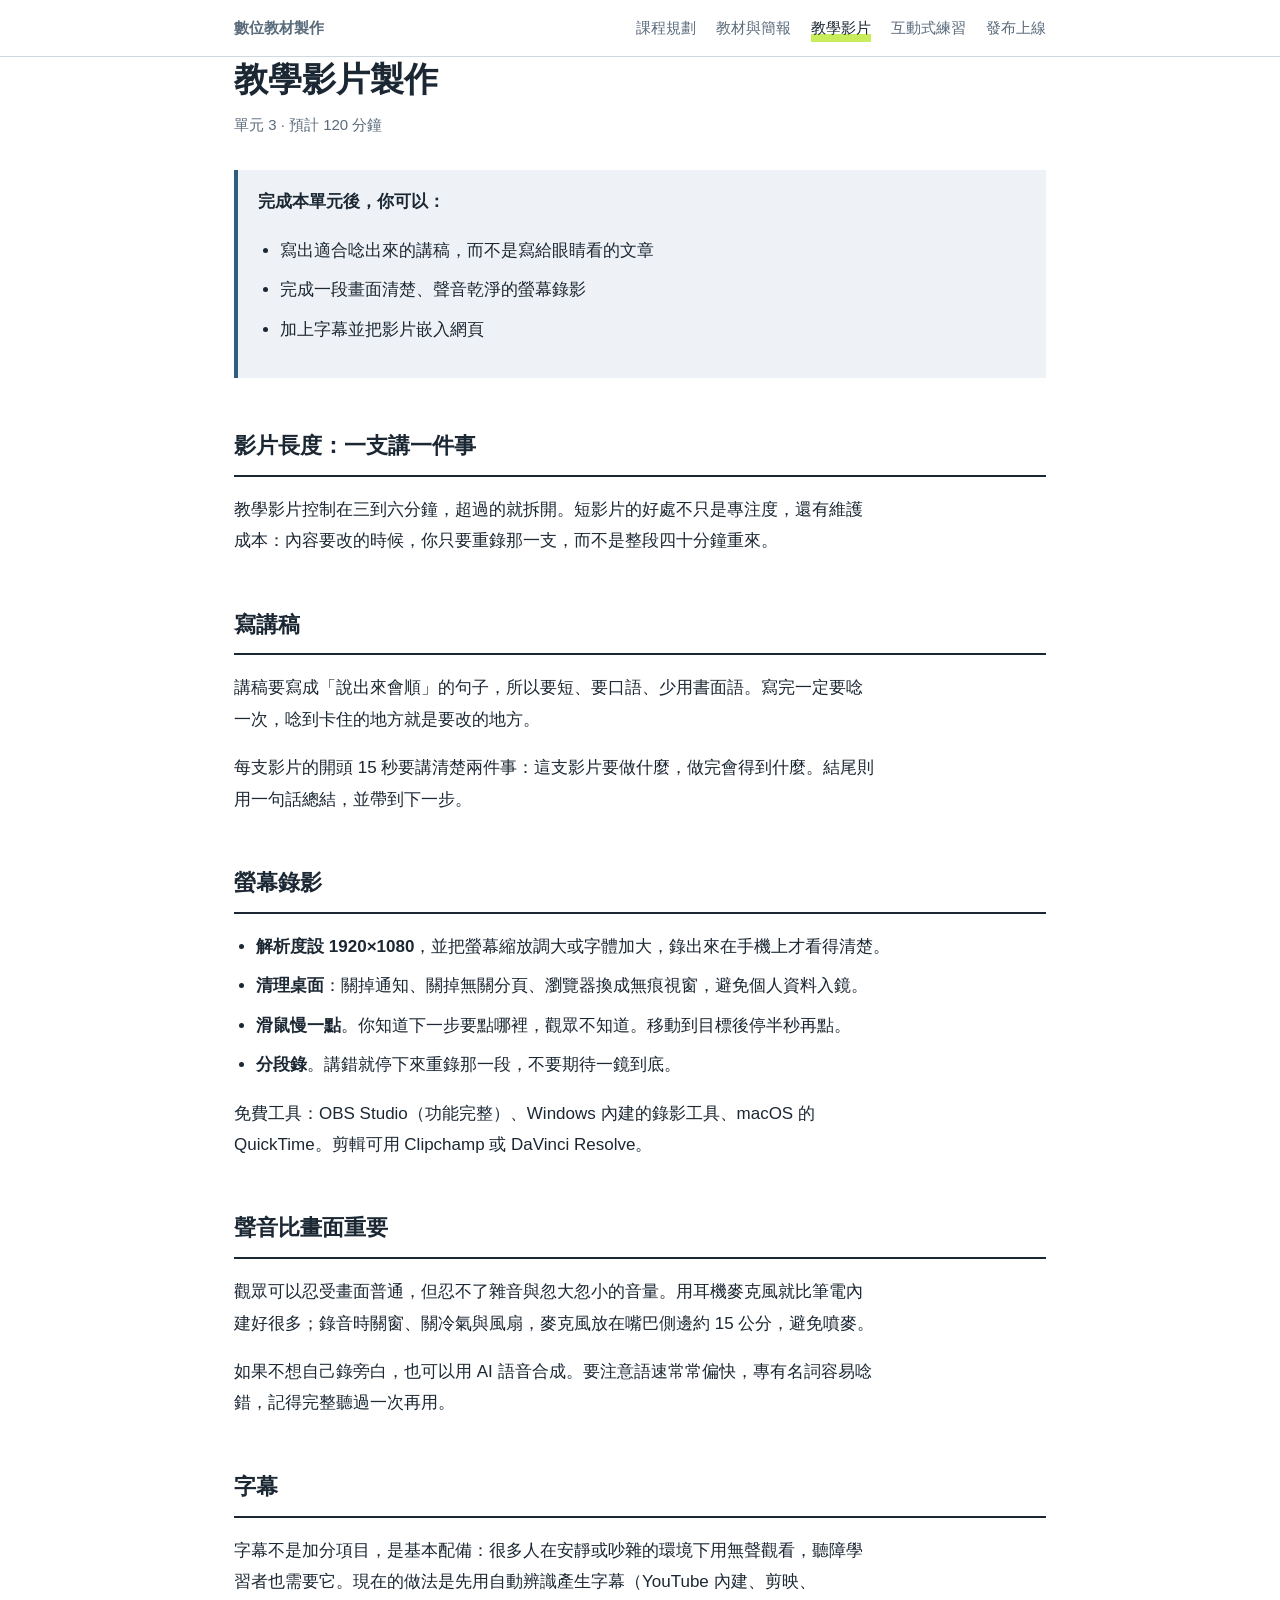
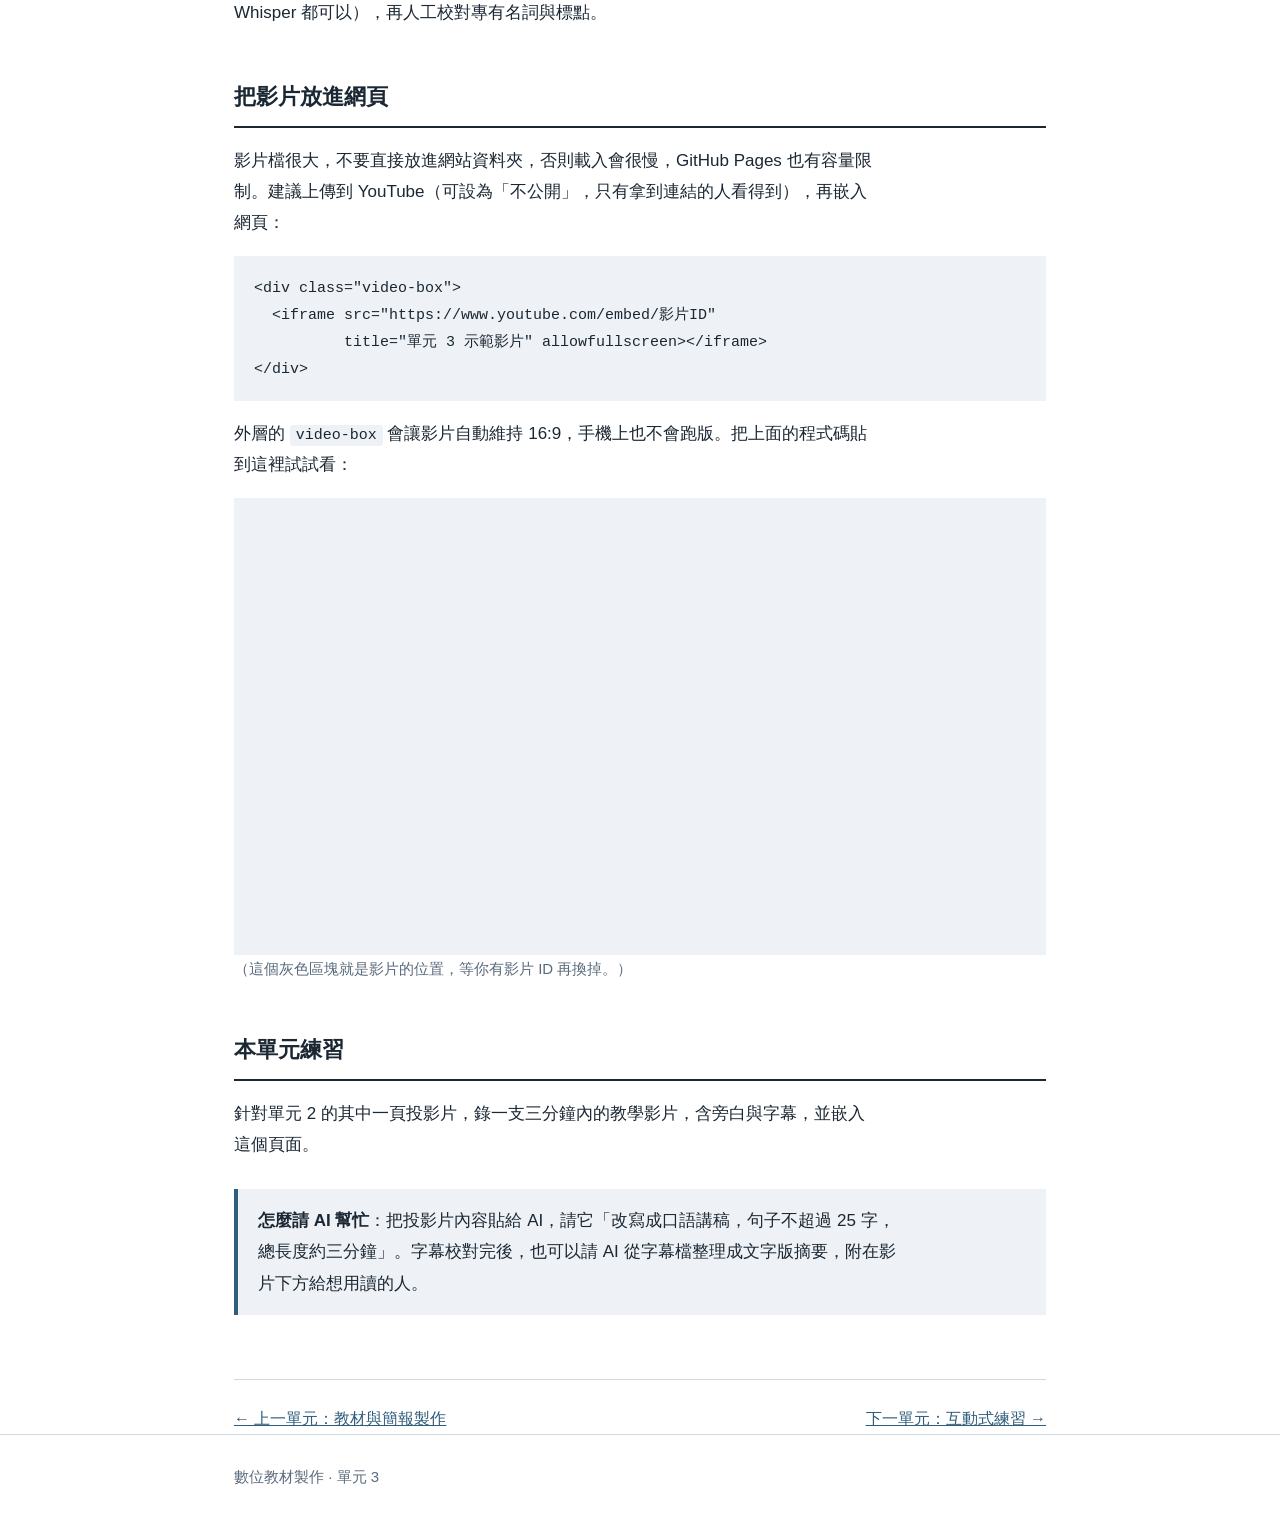
==== unit3.html @ 4d6f6b3a "uploaded HTML files uploaded index.html/style.css/unit1~5.html" ====
<!DOCTYPE html>
<html lang="zh-Hant">
<head>
  <meta charset="UTF-8">
  <meta name="viewport" content="width=device-width, initial-scale=1">
  <title>單元 3：教學影片製作｜數位教材製作</title>
  <link rel="stylesheet" href="style.css">
</head>
<body>

<nav class="topbar">
  <div class="wrap">
    <a class="sitename" href="index.html">數位教材製作</a>
    <a href="unit1.html">課程規劃</a>
    <a href="unit2.html">教材與簡報</a>
    <a class="here" href="unit3.html">教學影片</a>
    <a href="unit4.html">互動式練習</a>
    <a href="unit5.html">發布上線</a>
  </div>
</nav>

<main class="wrap">

  <h1>教學影片製作</h1>
  <p class="eyebrow">單元 3 · 預計 120 分鐘</p>

  <div class="note">
    <p><strong>完成本單元後，你可以：</strong></p>
    <ul>
      <li>寫出適合唸出來的講稿，而不是寫給眼睛看的文章</li>
      <li>完成一段畫面清楚、聲音乾淨的螢幕錄影</li>
      <li>加上字幕並把影片嵌入網頁</li>
    </ul>
  </div>

  <h2>影片長度：一支講一件事</h2>
  <p>教學影片控制在三到六分鐘，超過的就拆開。短影片的好處不只是專注度，還有維護成本：內容要改的時候，你只要重錄那一支，而不是整段四十分鐘重來。</p>

  <h2>寫講稿</h2>
  <p>講稿要寫成「說出來會順」的句子，所以要短、要口語、少用書面語。寫完一定要唸一次，唸到卡住的地方就是要改的地方。</p>
  <p>每支影片的開頭 15 秒要講清楚兩件事：這支影片要做什麼，做完會得到什麼。結尾則用一句話總結，並帶到下一步。</p>

  <h2>螢幕錄影</h2>
  <ul>
    <li><strong>解析度設 1920×1080</strong>，並把螢幕縮放調大或字體加大，錄出來在手機上才看得清楚。</li>
    <li><strong>清理桌面</strong>：關掉通知、關掉無關分頁、瀏覽器換成無痕視窗，避免個人資料入鏡。</li>
    <li><strong>滑鼠慢一點</strong>。你知道下一步要點哪裡，觀眾不知道。移動到目標後停半秒再點。</li>
    <li><strong>分段錄</strong>。講錯就停下來重錄那一段，不要期待一鏡到底。</li>
  </ul>
  <p>免費工具：OBS Studio（功能完整）、Windows 內建的錄影工具、macOS 的 QuickTime。剪輯可用 Clipchamp 或 DaVinci Resolve。</p>

  <h2>聲音比畫面重要</h2>
  <p>觀眾可以忍受畫面普通，但忍不了雜音與忽大忽小的音量。用耳機麥克風就比筆電內建好很多；錄音時關窗、關冷氣與風扇，麥克風放在嘴巴側邊約 15 公分，避免噴麥。</p>
  <p>如果不想自己錄旁白，也可以用 AI 語音合成。要注意語速常常偏快，專有名詞容易唸錯，記得完整聽過一次再用。</p>

  <h2>字幕</h2>
  <p>字幕不是加分項目，是基本配備：很多人在安靜或吵雜的環境下用無聲觀看，聽障學習者也需要它。現在的做法是先用自動辨識產生字幕（YouTube 內建、剪映、Whisper 都可以），再人工校對專有名詞與標點。</p>

  <h2>把影片放進網頁</h2>
  <p>影片檔很大，不要直接放進網站資料夾，否則載入會很慢，GitHub Pages 也有容量限制。建議上傳到 YouTube（可設為「不公開」，只有拿到連結的人看得到），再嵌入網頁：</p>
  <pre><code>&lt;div class="video-box"&gt;
  &lt;iframe src="https://www.youtube.com/embed/影片ID"
          title="單元 3 示範影片" allowfullscreen&gt;&lt;/iframe&gt;
&lt;/div&gt;</code></pre>
  <p>外層的 <code>video-box</code> 會讓影片自動維持 16:9，手機上也不會跑版。把上面的程式碼貼到這裡試試看：</p>
  <div class="video-box"></div>
  <p class="eyebrow">（這個灰色區塊就是影片的位置，等你有影片 ID 再換掉。）</p>

  <h2>本單元練習</h2>
  <p>針對單元 2 的其中一頁投影片，錄一支三分鐘內的教學影片，含旁白與字幕，並嵌入這個頁面。</p>

  <div class="note">
    <p><strong>怎麼請 AI 幫忙</strong>：把投影片內容貼給 AI，請它「改寫成口語講稿，句子不超過 25 字，總長度約三分鐘」。字幕校對完後，也可以請 AI 從字幕檔整理成文字版摘要，附在影片下方給想用讀的人。</p>
  </div>

  <nav class="pager">
    <a href="unit2.html">← 上一單元：教材與簡報製作</a>
    <a href="unit4.html">下一單元：互動式練習 →</a>
  </nav>

</main>

<footer>
  <div class="wrap">數位教材製作 · 單元 3</div>
</footer>

</body>
</html>
---- style.css ----
/* =========================================================
   style.css — 整個網站共用的外觀設定
   想改顏色？直接改下面 :root 裡的色碼，全站會一起變。
   ========================================================= */

:root {
  --paper:      #ffffff;   /* 背景 */
  --panel:      #eef2f6;   /* 淺灰藍色區塊 */
  --ink:        #1b2733;   /* 主要文字 */
  --ink-soft:   #5a6b7b;   /* 次要文字 */
  --line:       #cfd9e2;   /* 線條 */
  --marker:     #c9ec5b;   /* 螢光筆重點色 */
  --link:       #2f5d7c;   /* 連結 */
  --maxwidth:   68ch;      /* 一行最多的字數，太寬會難讀 */
}

* { box-sizing: border-box; }

body {
  margin: 0;
  background: var(--paper);
  color: var(--ink);
  font-family: "Noto Sans TC", "PingFang TC", "Microsoft JhengHei", sans-serif;
  font-size: 17px;
  line-height: 1.85;
}

/* ---------- 版面容器 ---------- */
.wrap {
  max-width: 860px;
  margin: 0 auto;
  padding: 0 24px;
}

/* ---------- 頂端導覽列 ---------- */
.topbar {
  border-bottom: 1px solid var(--line);
  background: var(--paper);
  position: sticky;
  top: 0;
  z-index: 10;
}
.topbar .wrap {
  display: flex;
  flex-wrap: wrap;
  gap: 4px 20px;
  align-items: baseline;
  padding-top: 14px;
  padding-bottom: 14px;
}
.sitename {
  font-weight: 700;
  margin-right: auto;
  text-decoration: none;
  color: var(--ink);
}
.topbar a {
  color: var(--ink-soft);
  text-decoration: none;
  font-size: 15px;
}
.topbar a:hover { color: var(--link); }
.topbar a.here {
  color: var(--ink);
  box-shadow: inset 0 -8px 0 var(--marker);
}

/* ---------- 首頁開頭 ---------- */
.hero {
  padding: 72px 0 56px;
  border-bottom: 1px solid var(--line);
}
.hero h1 {
  font-size: 44px;
  line-height: 1.3;
  margin: 0 0 16px;
  letter-spacing: 0.02em;
}
.hero p {
  max-width: var(--maxwidth);
  color: var(--ink-soft);
  margin: 0;
}

/* ---------- 單元列表 ---------- */
.units { padding: 48px 0; }
.unit-row {
  display: flex;
  gap: 24px;
  padding: 24px 0;
  border-bottom: 1px solid var(--line);
  text-decoration: none;
  color: inherit;
}
.unit-row:hover .unit-title { box-shadow: inset 0 -8px 0 var(--marker); }
.unit-num {
  font-size: 15px;
  color: var(--ink-soft);
  min-width: 3.5em;
  padding-top: 6px;
}
.unit-title {
  font-size: 22px;
  font-weight: 700;
  margin: 0 0 6px;
  display: inline-block;
}
.unit-desc {
  margin: 0;
  color: var(--ink-soft);
  font-size: 16px;
  max-width: var(--maxwidth);
}

/* ---------- 單元內頁 ---------- */
main { padding: 56px 0 96px; }
main h1 {
  font-size: 34px;
  line-height: 1.35;
  margin: 0 0 8px;
}
.eyebrow {
  color: var(--ink-soft);
  font-size: 15px;
  margin: 0 0 32px;
}
main h2 {
  font-size: 22px;
  margin: 48px 0 12px;
  padding-bottom: 8px;
  border-bottom: 2px solid var(--ink);
}
main h3 { font-size: 18px; margin: 32px 0 8px; }
main p, main li { max-width: var(--maxwidth); }
main ul, main ol { padding-left: 1.3em; }
main li { margin-bottom: 8px; }
a { color: var(--link); }

/* 重點方框 */
.note {
  background: var(--panel);
  border-left: 4px solid var(--link);
  padding: 16px 20px;
  margin: 28px 0;
}
.note p:last-child { margin-bottom: 0; }
.note p:first-child { margin-top: 0; }

/* 圖片與影片 */
img, video { max-width: 100%; height: auto; display: block; }
figure { margin: 28px 0; }
figcaption { font-size: 15px; color: var(--ink-soft); margin-top: 8px; }
.video-box {
  position: relative;
  padding-bottom: 56.25%;   /* 16:9 比例 */
  height: 0;
  background: var(--panel);
}
.video-box iframe {
  position: absolute; inset: 0;
  width: 100%; height: 100%; border: 0;
}

/* 程式碼 */
code {
  background: var(--panel);
  padding: 2px 6px;
  border-radius: 3px;
  font-size: 15px;
}
pre {
  background: var(--panel);
  padding: 18px 20px;
  overflow-x: auto;
  line-height: 1.6;
}
pre code { background: none; padding: 0; }

/* ---------- 練習題 ---------- */
.quiz { margin: 32px 0; }
.q {
  border: 1px solid var(--line);
  padding: 20px 22px;
  margin-bottom: 20px;
}
.q > p { font-weight: 700; margin-top: 0; }
.q button {
  display: block;
  width: 100%;
  text-align: left;
  background: var(--paper);
  border: 1px solid var(--line);
  padding: 10px 14px;
  margin-bottom: 8px;
  font: inherit;
  font-size: 16px;
  color: inherit;
  cursor: pointer;
}
.q button:hover { border-color: var(--link); }
.q button:focus-visible { outline: 3px solid var(--link); outline-offset: 2px; }
.q button.right { background: var(--marker); border-color: var(--ink); }
.q button.wrong { background: var(--panel); color: var(--ink-soft); }
.feedback { margin: 12px 0 0; font-size: 16px; min-height: 1.6em; }

/* ---------- 上下一單元 ---------- */
.pager {
  display: flex;
  justify-content: space-between;
  gap: 16px;
  margin-top: 64px;
  padding-top: 24px;
  border-top: 1px solid var(--line);
  font-size: 16px;
}

/* ---------- 頁尾 ---------- */
footer {
  border-top: 1px solid var(--line);
  padding: 28px 0;
  color: var(--ink-soft);
  font-size: 15px;
}

/* ---------- 手機版調整 ---------- */
@media (max-width: 600px) {
  body { font-size: 16px; }
  .hero { padding: 48px 0 36px; }
  .hero h1 { font-size: 32px; }
  main h1 { font-size: 26px; }
  .unit-row { flex-direction: column; gap: 4px; }
  .unit-num { padding-top: 0; }
}
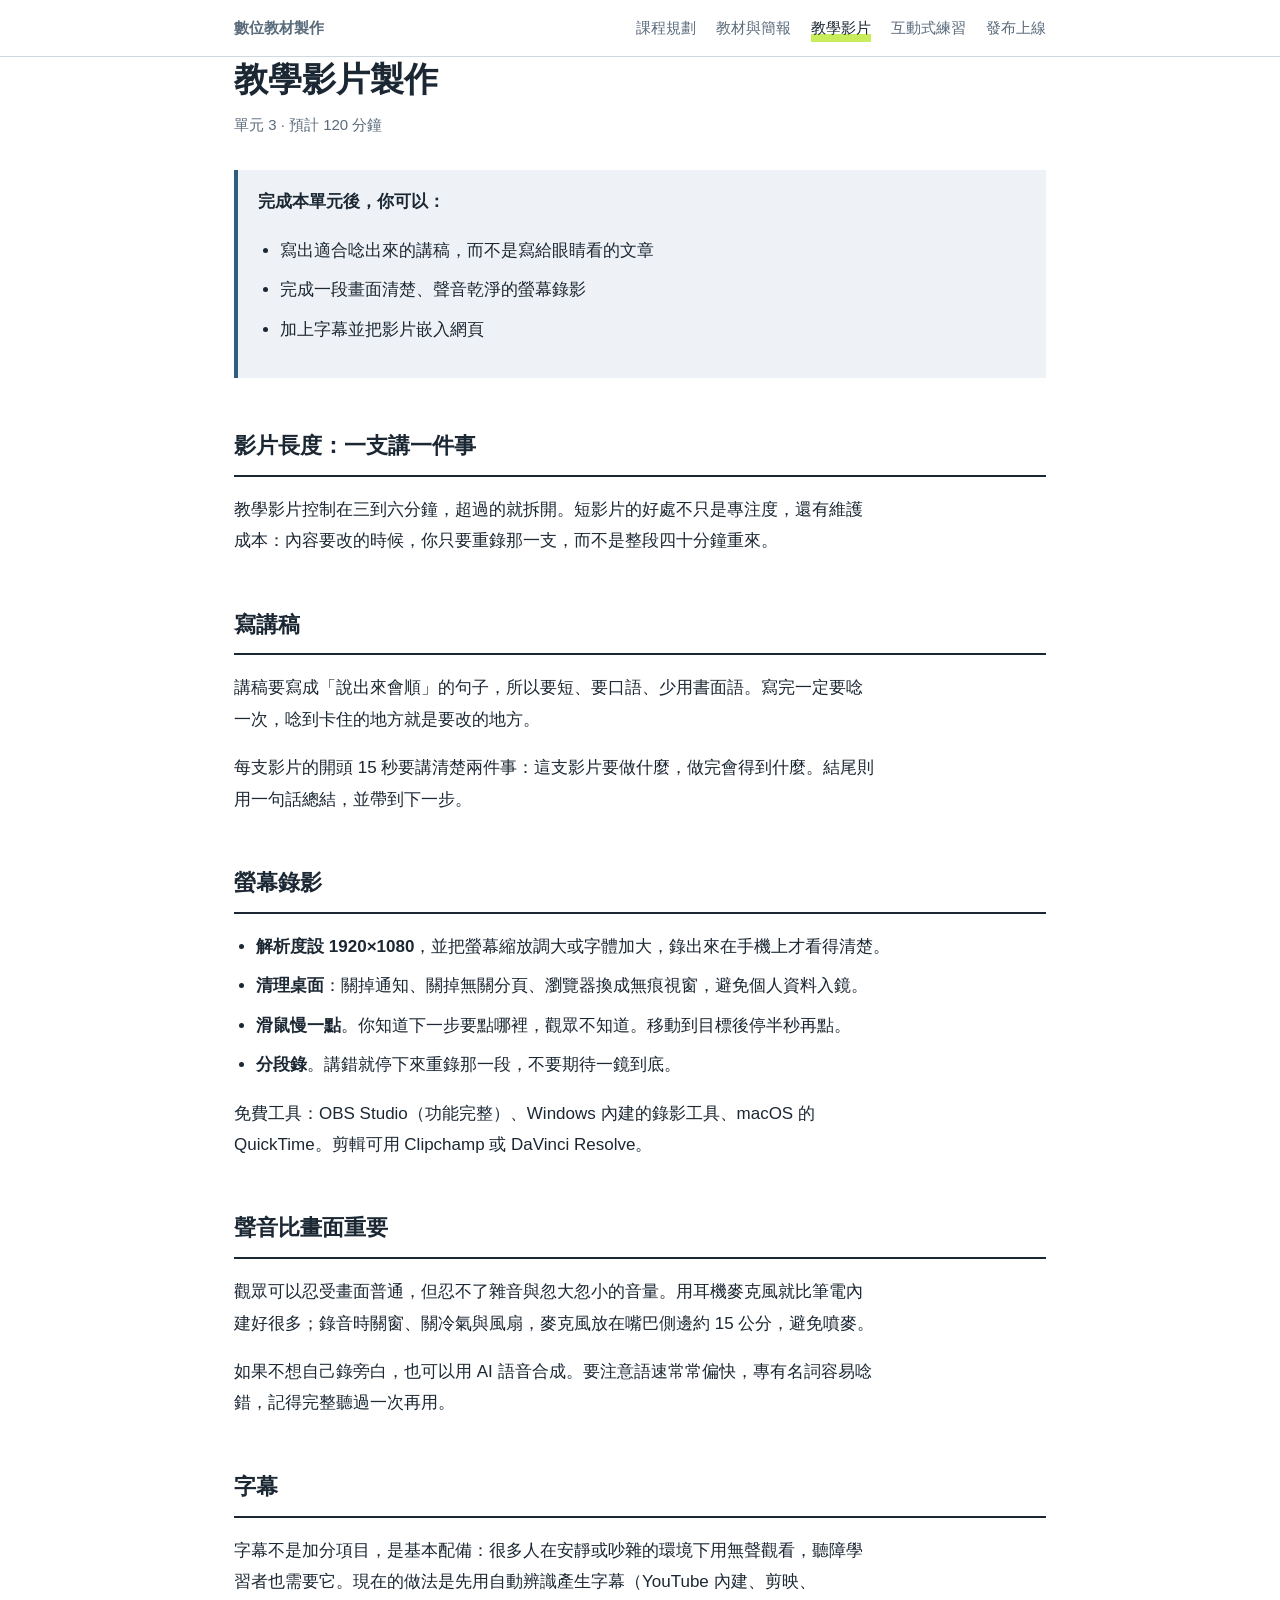
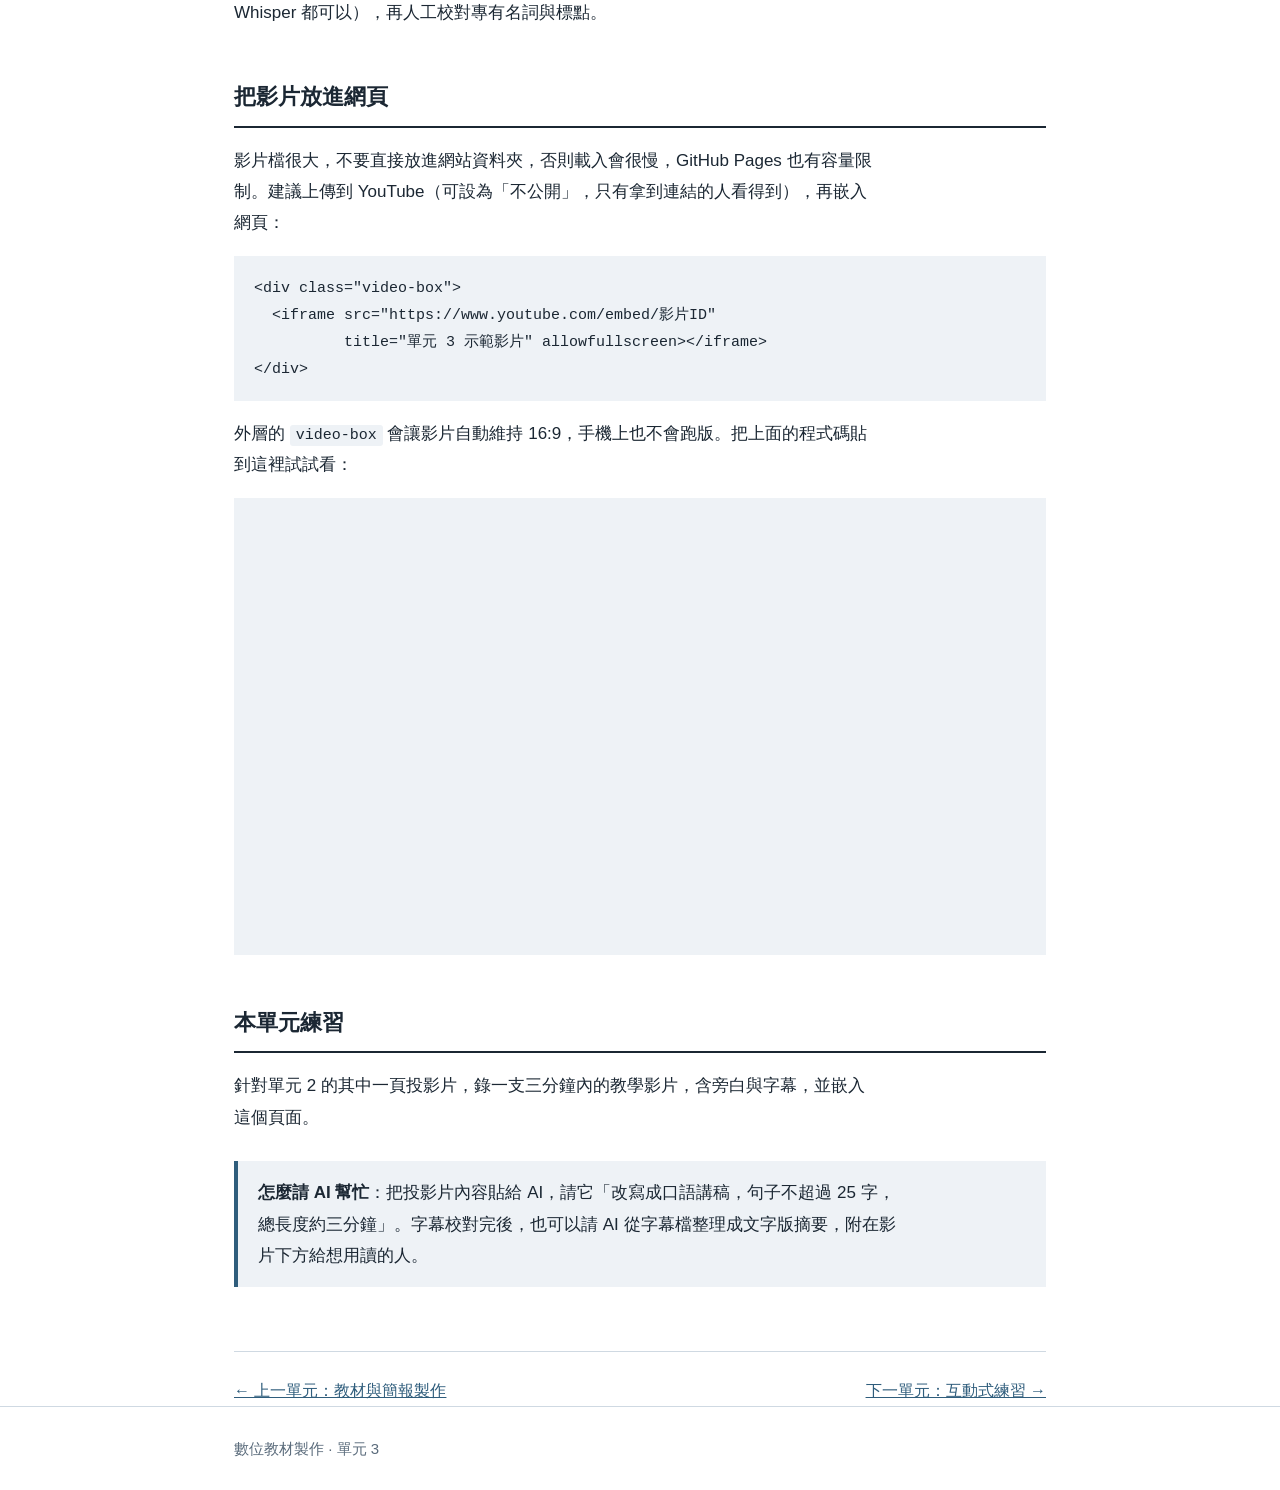
==== commit d241c25b: "unit3-v2.html del  blank video section <p class="eyebrow">（這個灰色區塊就是影片的位置，等你有影片 ID 再換掉。）</p>" ====
--- a/unit3.html
+++ b/unit3.html
@@ -63,8 +63,12 @@
           title="單元 3 示範影片" allowfullscreen&gt;&lt;/iframe&gt;
 &lt;/div&gt;</code></pre>
   <p>外層的 <code>video-box</code> 會讓影片自動維持 16:9，手機上也不會跑版。把上面的程式碼貼到這裡試試看：</p>
-  <div class="video-box"></div>
-  <p class="eyebrow">（這個灰色區塊就是影片的位置，等你有影片 ID 再換掉。）</p>
+  <div class="video-box">
+  <iframe src="https://youtu.be/cSLGVlr7swQ"
+          title="單元 3 示範影片" allowfullscreen></iframe>
+
+  </div>
+
 
   <h2>本單元練習</h2>
   <p>針對單元 2 的其中一頁投影片，錄一支三分鐘內的教學影片，含旁白與字幕，並嵌入這個頁面。</p>
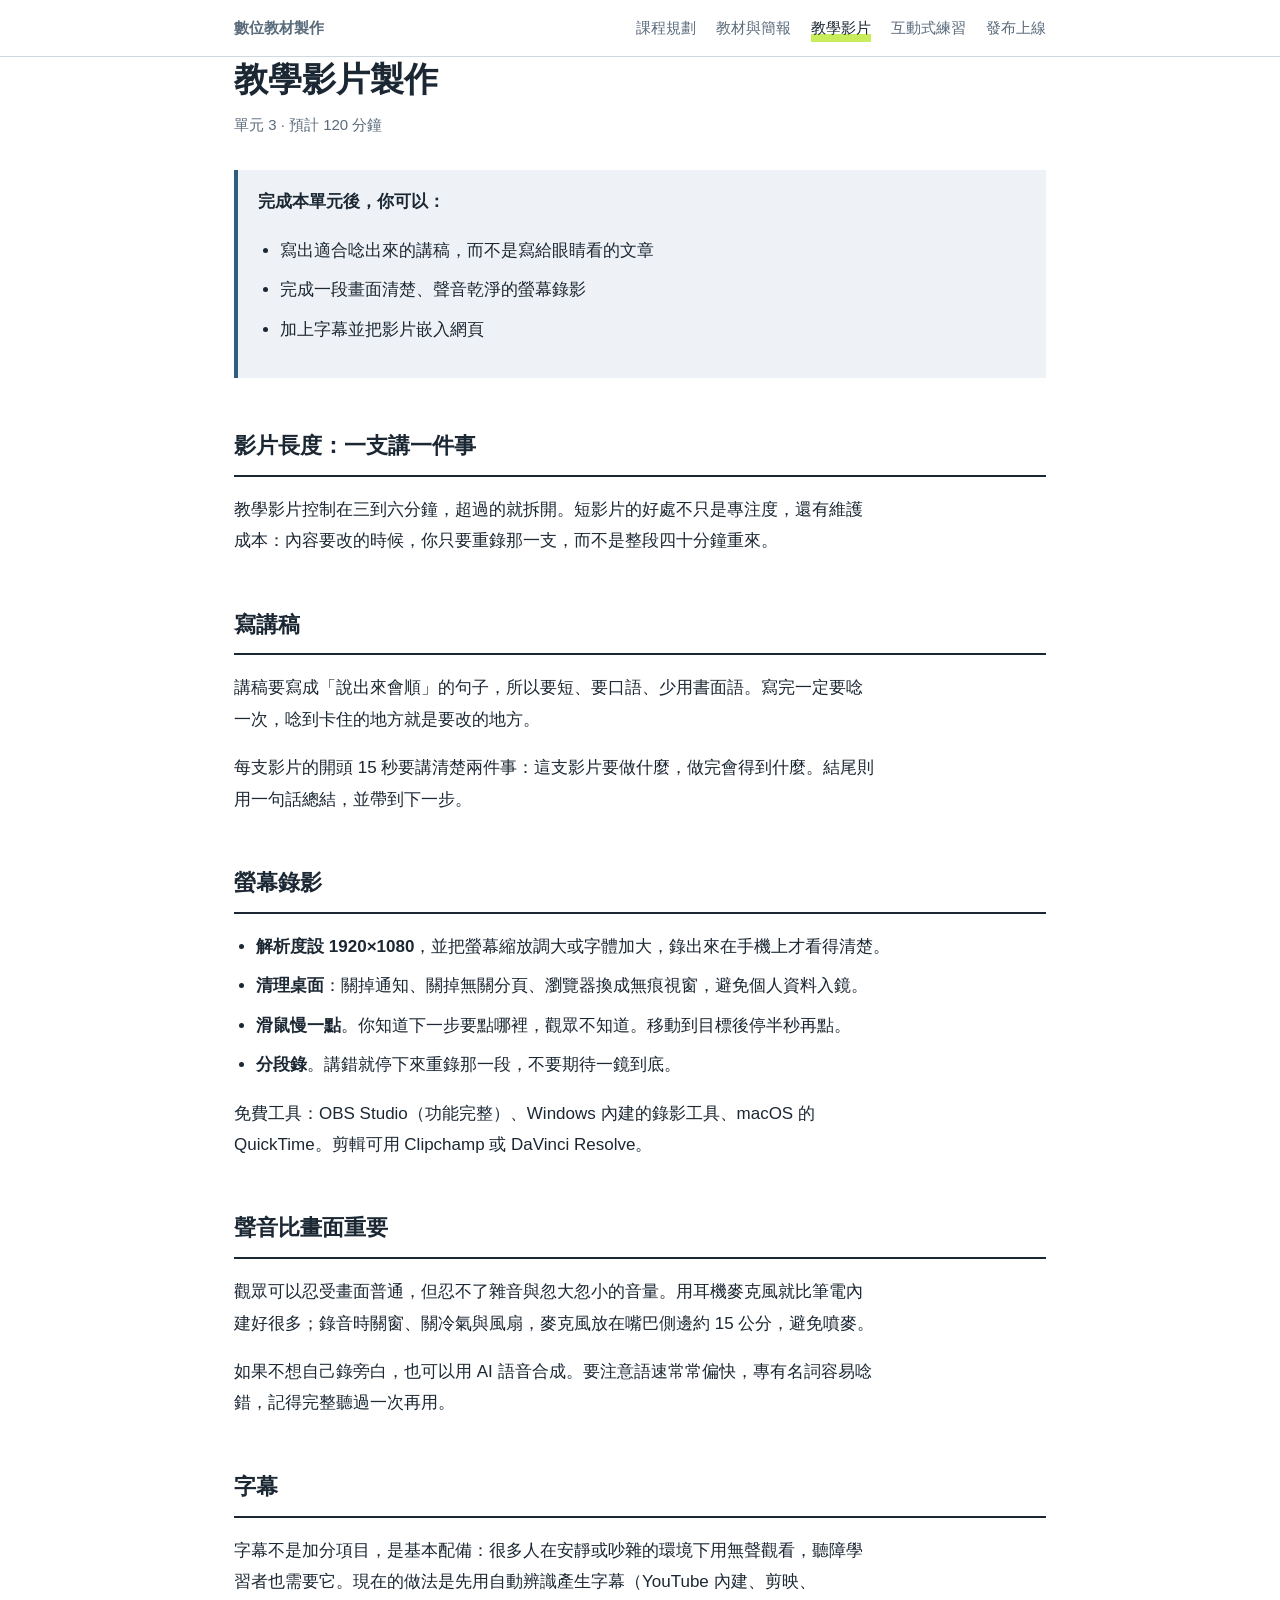
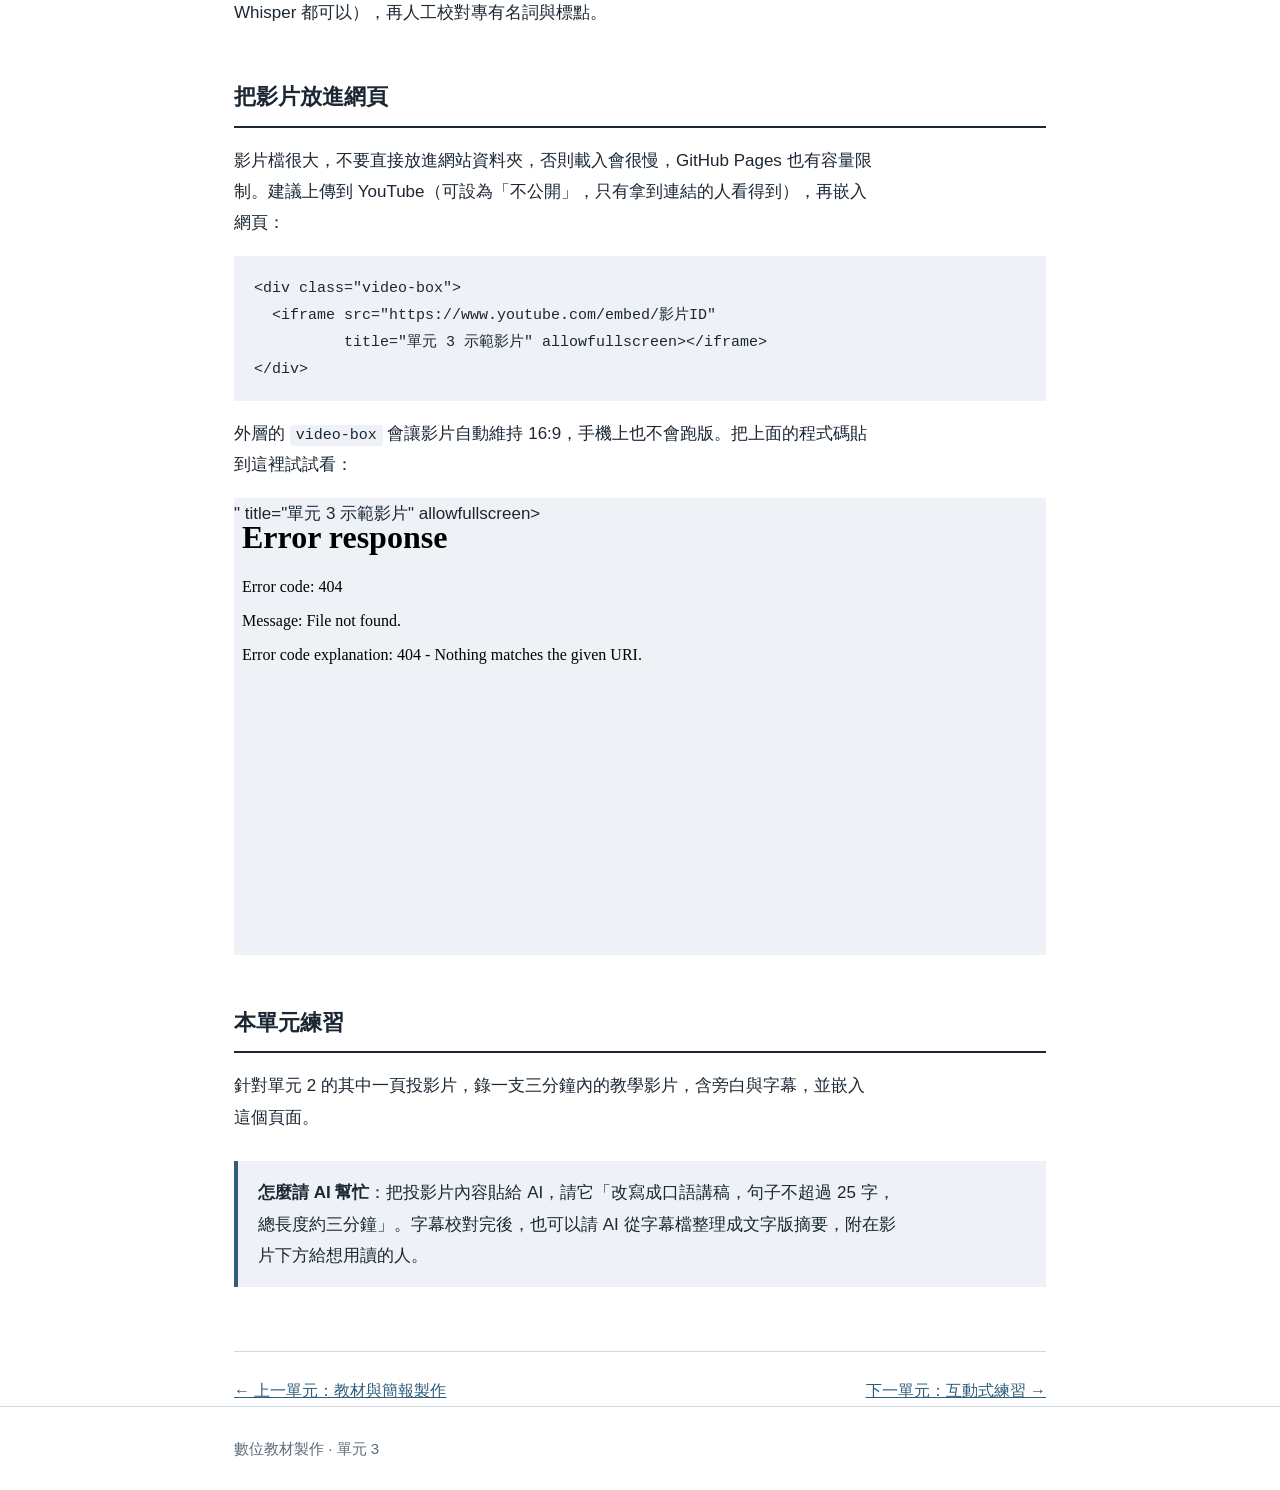
==== commit 91e4abed: "unit3-v3.html update youtube embed linkage" ====
--- a/unit3.html
+++ b/unit3.html
@@ -64,7 +64,7 @@
 &lt;/div&gt;</code></pre>
   <p>外層的 <code>video-box</code> 會讓影片自動維持 16:9，手機上也不會跑版。把上面的程式碼貼到這裡試試看：</p>
   <div class="video-box">
-  <iframe src="https://youtu.be/cSLGVlr7swQ"
+  <iframe src="<iframe width="560" height="315" src="https://www.youtube.com/embed/cSLGVlr7swQ?si=3-fHiaapn7h5lCur" title="YouTube video player" frameborder="0" allow="accelerometer; autoplay; clipboard-write; encrypted-media; gyroscope; picture-in-picture; web-share" referrerpolicy="strict-origin-when-cross-origin" allowfullscreen></iframe>"
           title="單元 3 示範影片" allowfullscreen></iframe>
 
   </div>
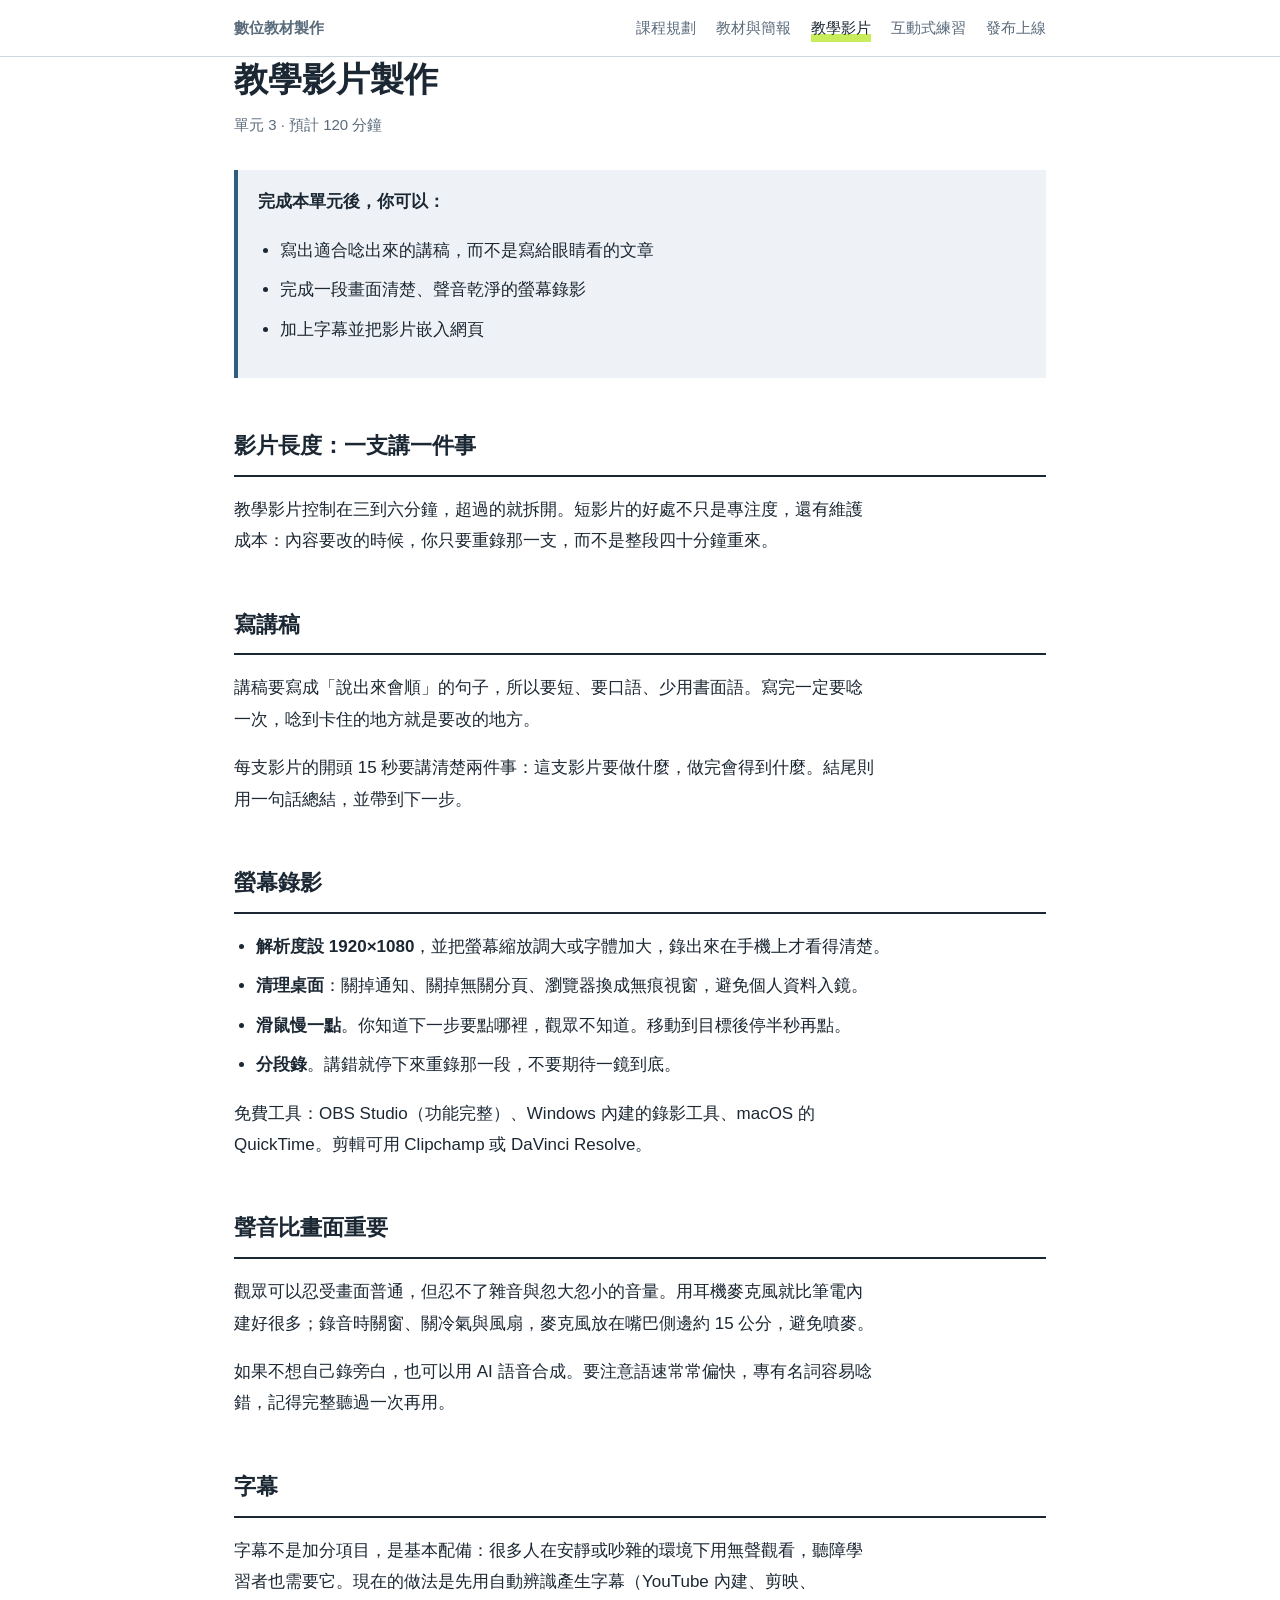
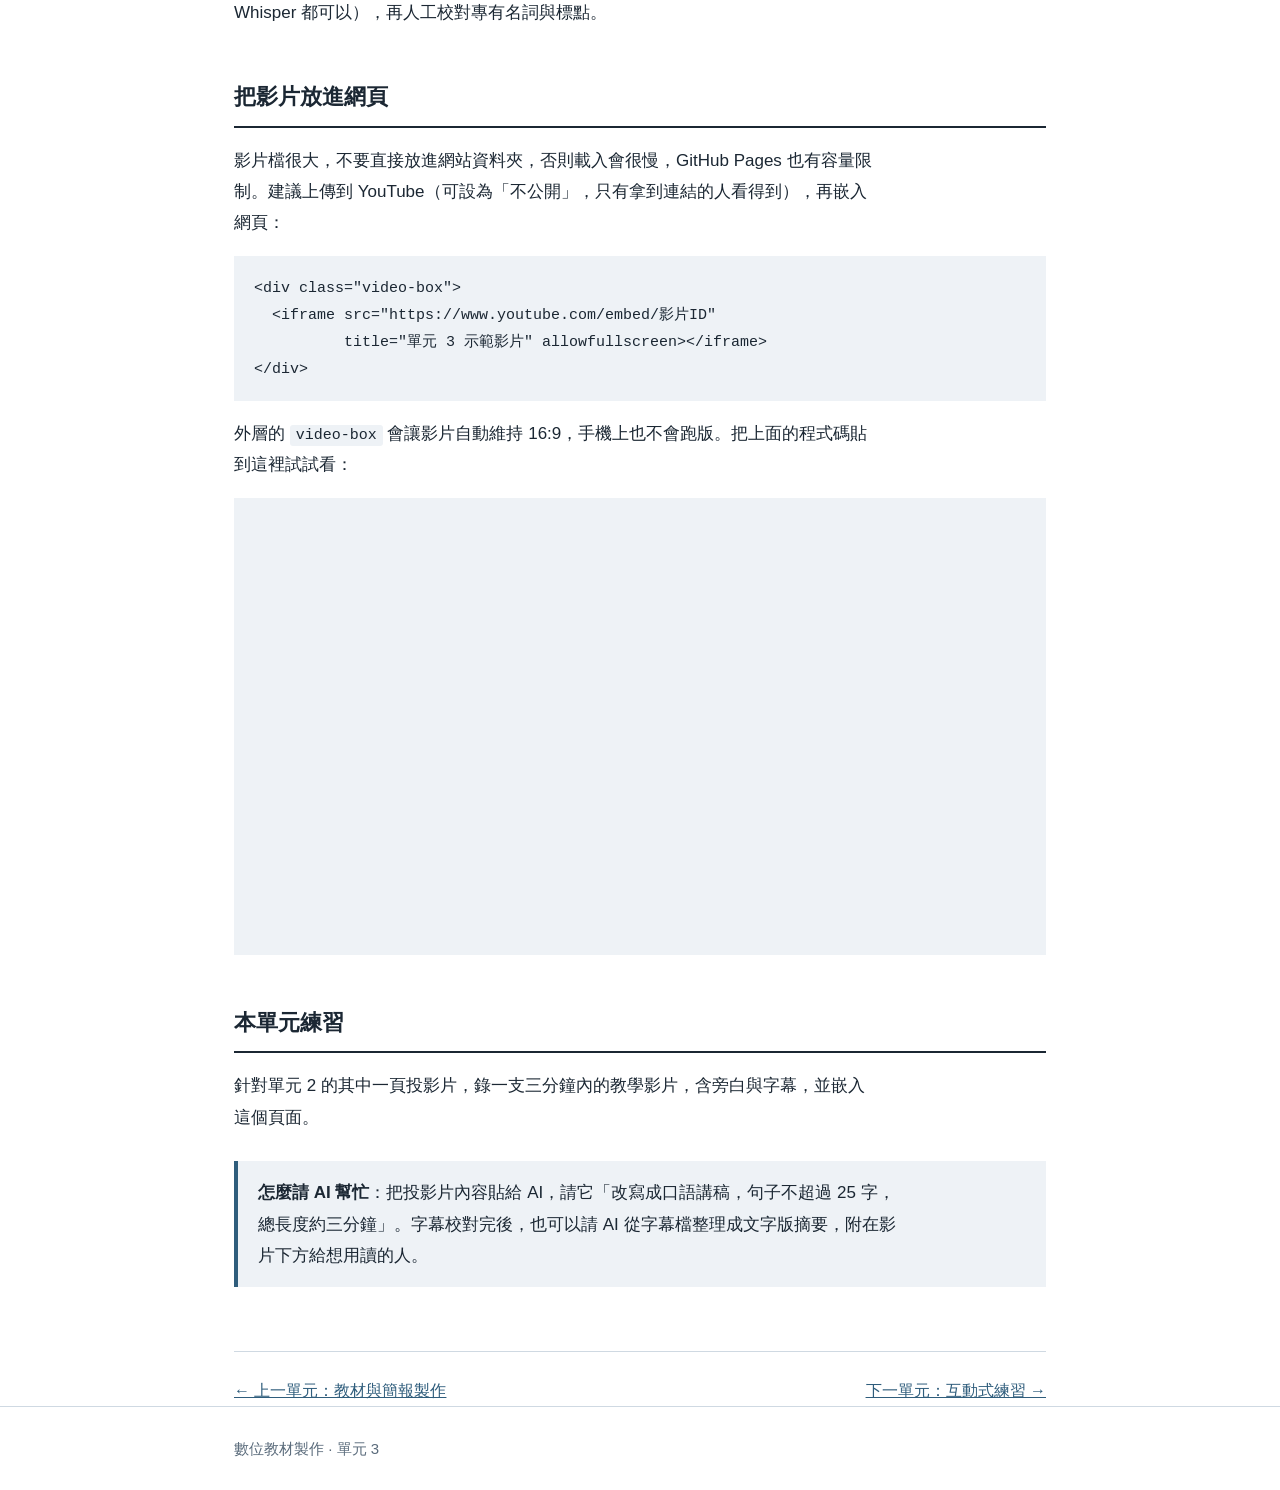
==== commit 4d10edca: "unit3-v4.html update the  <div class="video-box">   <iframe     width="560"     height="315"   " ====
--- a/unit3.html
+++ b/unit3.html
@@ -64,10 +64,18 @@
 &lt;/div&gt;</code></pre>
   <p>外層的 <code>video-box</code> 會讓影片自動維持 16:9，手機上也不會跑版。把上面的程式碼貼到這裡試試看：</p>
   <div class="video-box">
-  <iframe src="<iframe width="560" height="315" src="https://www.youtube.com/embed/cSLGVlr7swQ?si=3-fHiaapn7h5lCur" title="YouTube video player" frameborder="0" allow="accelerometer; autoplay; clipboard-write; encrypted-media; gyroscope; picture-in-picture; web-share" referrerpolicy="strict-origin-when-cross-origin" allowfullscreen></iframe>"
-          title="單元 3 示範影片" allowfullscreen></iframe>
+  <iframe
+    width="560"
+    height="315"
+    src="https://www.youtube.com/embed/cSLGVlr7swQ"
+    title="單元 3 示範影片"
+    frameborder="0"
+    allow="accelerometer; autoplay; clipboard-write; encrypted-media; gyroscope; picture-in-picture; web-share"
+    referrerpolicy="strict-origin-when-cross-origin"
+    allowfullscreen>
+  </iframe>
+</div>
 
-  </div>
 
 
   <h2>本單元練習</h2>
